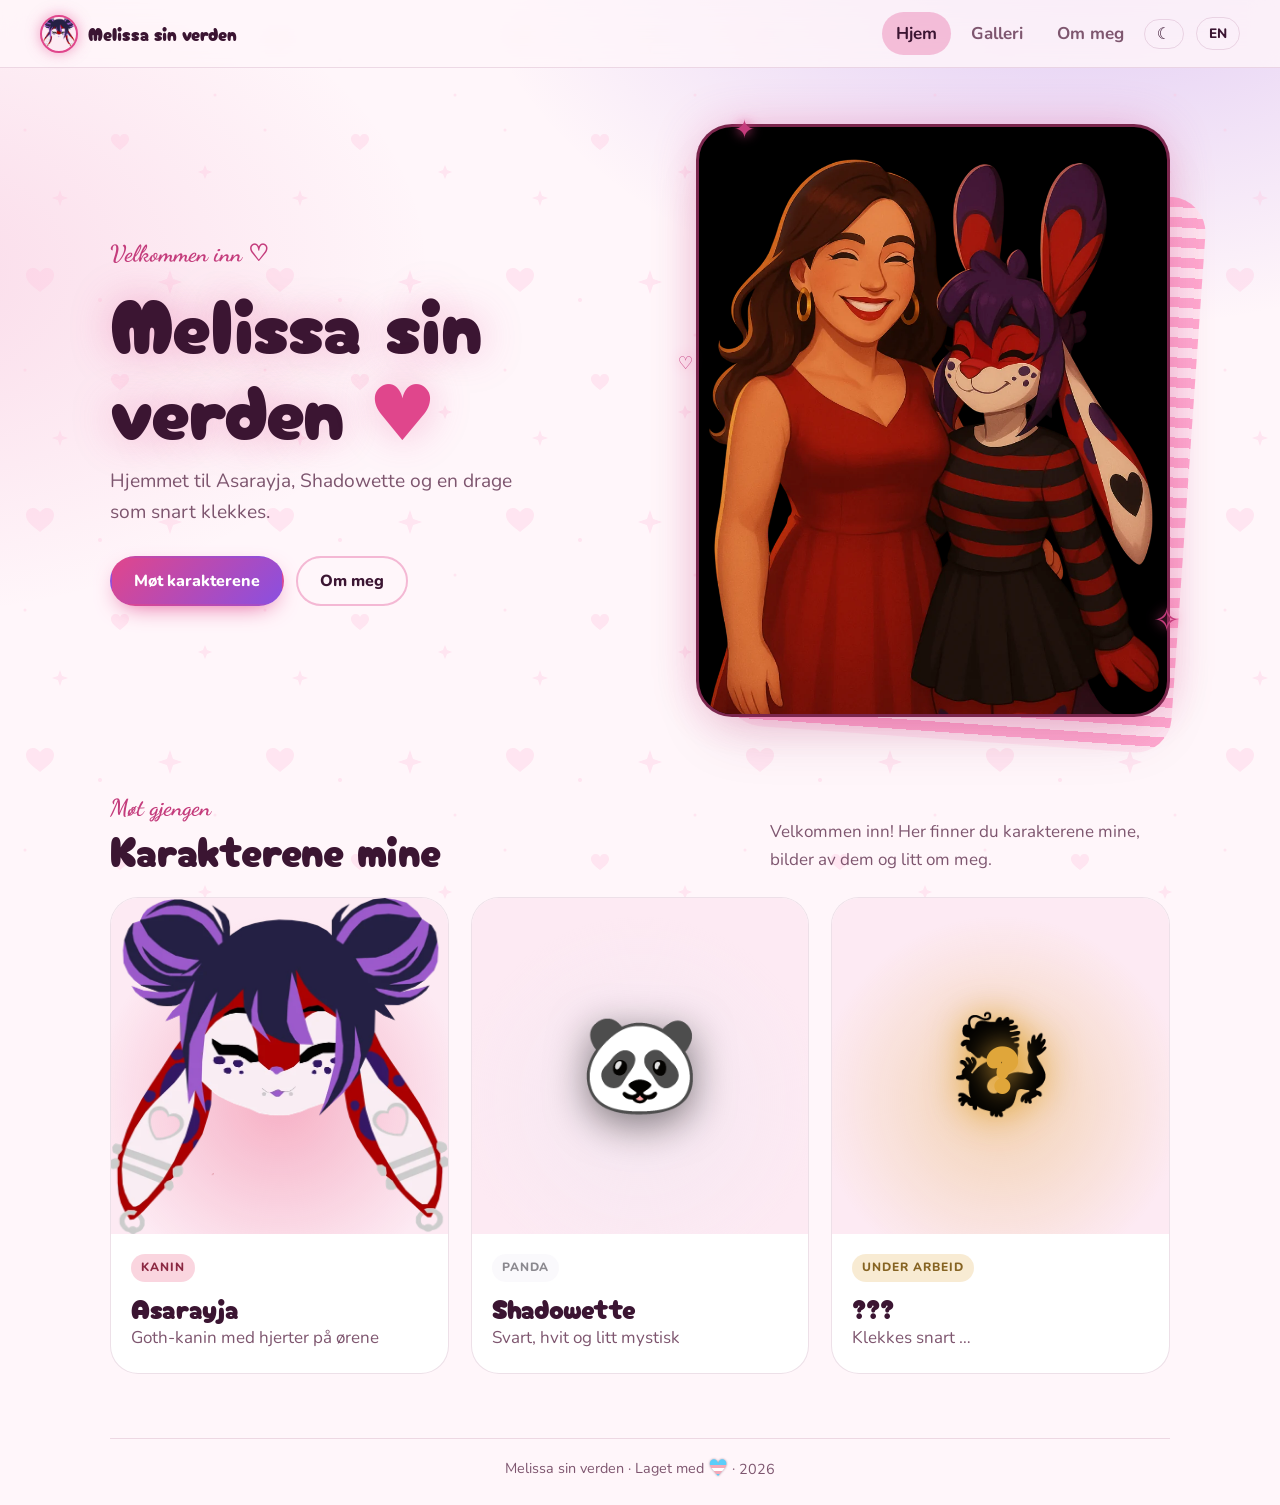
==== index.html @ 0fcc2768 "Add files via upload" ====
<!DOCTYPE html>
<html lang="no">
<head>
  <meta charset="UTF-8">
  <meta name="viewport" content="width=device-width, initial-scale=1">
  <title>Melissa sin verden</title>
  <meta name="description" content="Hjemmet til Asarayja, Shadowette og flere furry-karakterer.">
  <meta name="theme-color" content="#160a18" media="(prefers-color-scheme: dark)">
  <meta name="theme-color" content="#fff6fa" media="(prefers-color-scheme: light)">
  <script>try{var t=localStorage.getItem('theme');if(t==='light'||t==='dark')document.documentElement.dataset.theme=t}catch(e){}</script>
  <link rel="icon" href="bilder/asarayja-hode.webp">
  <link rel="preconnect" href="https://fonts.googleapis.com">
  <link rel="preconnect" href="https://fonts.gstatic.com" crossorigin>
  <link href="https://fonts.googleapis.com/css2?family=Cherry+Bomb+One&family=Dancing+Script:wght@700&family=Nunito:wght@400;600;800&display=swap" rel="stylesheet">
  <link rel="stylesheet" href="assets/style.css">
</head>
<body>
  <a class="skip" href="#main">Hopp til innhold</a>

  <header class="topbar">
    <a class="brand" href="#/">
      <img src="bilder/asarayja-hode.webp" alt="" width="36" height="36">
      <span id="brandText">Melissa sin verden</span>
    </a>
    <button class="menu-btn" id="menuBtn" aria-label="Meny" aria-expanded="false">
      <span></span><span></span><span></span>
    </button>
    <nav class="nav" id="nav">
      <a href="#/" data-route="home" data-t="nav_home">Hjem</a>
      <a href="#/galleri" data-route="gallery" data-t="nav_gallery">Galleri</a>
      <a href="#/om-meg" data-route="about" data-t="nav_about">Om meg</a>
      <button class="lang theme-btn" id="themeBtn" aria-label="Bytt tema">☀</button>
      <button class="lang" id="langBtn" aria-label="Bytt språk">EN</button>
    </nav>
  </header>

  <main id="main" tabindex="-1">
    <div class="loading">♥</div>
  </main>

  <footer class="footer">
    <div class="stripes" aria-hidden="true"></div>
    <p><span id="footerText">Melissa sin verden</span> · <span id="madeWith">Laget med</span> <span class="trans-heart" aria-label="hjerte i transflaggets farger">♥</span> · <span id="year"></span></p>
  </footer>

  <div class="lightbox" id="lightbox" hidden>
    <button class="lb-close" id="lbClose" aria-label="Lukk">×</button>
    <button class="lb-nav lb-prev" id="lbPrev" aria-label="Forrige">‹</button>
    <figure>
      <img id="lbImg" alt="">
      <figcaption id="lbCap"></figcaption>
    </figure>
    <button class="lb-nav lb-next" id="lbNext" aria-label="Neste">›</button>
  </div>

  <div class="toast" id="toast" role="status" aria-live="polite"></div>

  <script src="assets/app.js"></script>
</body>
</html>
---- assets/style.css ----
/* ===== Melissa sin verden ===== */

:root {
  --bg: #160a18;
  --bg-2: #1f0e23;
  --card: #26122b;
  --card-2: #311838;
  --line: rgba(255, 192, 226, 0.12);
  --text: #fff0f7;
  --muted: #cfb3cb;
  --pink: #ff7eb6;
  --pink-soft: #ffc4de;
  --red: #e0325a;
  --purple: #a96cff;
  --accent: var(--pink);
  --accent2: var(--purple);
  --radius: 28px;
  --display: 'Cherry Bomb One', 'Nunito', system-ui, sans-serif;
  --script: 'Dancing Script', cursive;
  --body: 'Nunito', system-ui, sans-serif;
  --stripe: repeating-linear-gradient(180deg, var(--pink) 0 10px, #2a1230 10px 20px);
  --tag-mix: white;
  --pattern-opacity: .055;
  --shadow: rgba(0, 0, 0, .55);
  color-scheme: dark;
}

/* Lyst tema: følger systemet, eller valget fra ☀/☾-knappen */
@media (prefers-color-scheme: light) {
  :root:not([data-theme="dark"]) {
    --bg: #fff6fa;
    --bg-2: #ffeef6;
    --card: #ffffff;
    --card-2: #fdeaf3;
    --line: rgba(130, 40, 95, 0.14);
    --text: #3b1532;
    --muted: #7e566f;
    --pink: #e0468c;
    --pink-soft: #c43c7c;
    --red: #d22a52;
    --purple: #8a4fe0;
    --tag-mix: black;
    --pattern-opacity: .35;
    --shadow: rgba(120, 30, 80, .18);
    --stripe: repeating-linear-gradient(180deg, #ff9cc8 0 10px, #ffe3ef 10px 20px);
    color-scheme: light;
  }
}
:root[data-theme="light"] {
  --bg: #fff6fa;
  --bg-2: #ffeef6;
  --card: #ffffff;
  --card-2: #fdeaf3;
  --line: rgba(130, 40, 95, 0.14);
  --text: #3b1532;
  --muted: #7e566f;
  --pink: #e0468c;
  --pink-soft: #c43c7c;
  --red: #d22a52;
  --purple: #8a4fe0;
  --tag-mix: black;
  --pattern-opacity: .35;
  --shadow: rgba(120, 30, 80, .18);
  --stripe: repeating-linear-gradient(180deg, #ff9cc8 0 10px, #ffe3ef 10px 20px);
  color-scheme: light;
}

* { box-sizing: border-box; }

html { scroll-behavior: smooth; }

body {
  margin: 0;
  min-height: 100vh;
  overflow-x: clip;
  display: flex;
  flex-direction: column;
  background:
    radial-gradient(900px 600px at 85% -10%, color-mix(in srgb, var(--accent2) 28%, transparent), transparent 70%),
    radial-gradient(800px 500px at -10% 30%, color-mix(in srgb, var(--accent) 16%, transparent), transparent 70%),
    var(--bg);
  background-attachment: fixed;
  color: var(--text);
  font-family: var(--body);
  font-size: 17px;
  line-height: 1.6;
  transition: background 0.6s ease, color 0.3s ease;
}

body::before {
  content: ""; position: fixed; inset: 0; z-index: -1; pointer-events: none; opacity: var(--pattern-opacity);
  background-image: url("data:image/svg+xml,%3Csvg xmlns='http://www.w3.org/2000/svg' width='240' height='240' fill='%23ffc4de'%3E%3Cpath d='M40 52c-6-5-14-10-14-17 0-4 3-7 7-7 3 0 5 2 7 4 2-2 4-4 7-4 4 0 7 3 7 7 0 7-8 12-14 17z'/%3E%3Cpath d='M170 30l3 9 9 3-9 3-3 9-3-9-9-3 9-3z'/%3E%3Cpath d='M120 150c-4-3-9-7-9-11 0-3 2-5 5-5 2 0 3 1 4 3 1-2 2-3 4-3 3 0 5 2 5 5 0 4-5 8-9 11z'/%3E%3Cpath d='M60 190l2 6 6 2-6 2-2 6-2-6-6-2 6-2z'/%3E%3Cpath d='M205 165l2 5 5 2-5 2-2 5-2-5-5-2 5-2z'/%3E%3Ccircle cx='100' cy='60' r='2'/%3E%3Ccircle cx='215' cy='95' r='1.5'/%3E%3Ccircle cx='25' cy='130' r='1.5'/%3E%3C/svg%3E");
}

img { max-width: 100%; display: block; }

/* Bildebeskyttelse: ingen dra-og-slipp, markering eller «lagre bilde» ved langt trykk på mobil */
main img, .lightbox img, .brand img {
  -webkit-user-drag: none; user-select: none; -webkit-user-select: none; -webkit-touch-callout: none;
}
a { color: inherit; }
h1, h2, h3 { font-family: var(--display); font-weight: 400; line-height: 1.12; margin: 0 0 0.4em; }

.skip {
  position: absolute; left: -999px; top: 8px;
  background: var(--accent); color: #fff; padding: 8px 14px; border-radius: 10px; z-index: 100;
}
.skip:focus { left: 8px; }

:focus-visible { outline: 3px solid var(--accent2); outline-offset: 3px; border-radius: 8px; }

/* ---------- Topbar ---------- */
.topbar {
  position: sticky; top: 0; z-index: 50;
  display: flex; align-items: center; justify-content: space-between; gap: 16px;
  padding: 12px clamp(16px, 4vw, 40px);
  background: color-mix(in srgb, var(--bg) 78%, transparent);
  backdrop-filter: blur(14px);
  -webkit-backdrop-filter: blur(14px);
  border-bottom: 1px solid var(--line);
}
.brand {
  display: flex; align-items: center; gap: 10px;
  text-decoration: none; font-family: var(--display); font-weight: 800; font-size: 1.15rem;
}
.brand { font-weight: 400; }
.brand img { width: 38px; height: 38px; border-radius: 50%; object-fit: cover; background: var(--card-2); border: 2px solid var(--accent); box-shadow: 0 0 14px color-mix(in srgb, var(--accent) 50%, transparent); }

.nav { display: flex; align-items: center; gap: 6px; }
.nav a {
  text-decoration: none; font-weight: 700; color: var(--muted);
  padding: 8px 14px; border-radius: 999px; transition: color .2s, background .2s;
}
.nav a:hover { color: var(--text); background: var(--line); }
.nav a.active { color: var(--text); background: color-mix(in srgb, var(--accent) 30%, transparent); }
.lang {
  font: 800 0.85rem var(--body); color: var(--text); cursor: pointer;
  background: transparent; border: 1.5px solid var(--line); border-radius: 999px; padding: 6px 12px; margin-left: 6px;
}
.lang:hover { border-color: var(--accent2); }
.theme-btn { margin-left: 0; min-width: 40px; font-size: 1rem; line-height: 1; }

.menu-btn { display: none; background: none; border: 0; padding: 8px; cursor: pointer; }
.menu-btn span { display: block; width: 22px; height: 2px; background: var(--text); margin: 5px 0; border-radius: 2px; transition: transform .25s, opacity .25s; }

@media (max-width: 720px) {
  .menu-btn { display: block; }
  .nav {
    position: absolute; top: 100%; left: 0; right: 0;
    flex-direction: column; align-items: stretch; gap: 2px;
    padding: 10px 16px 16px; background: var(--bg-2); border-bottom: 1px solid var(--line);
    display: none;
  }
  .nav.open { display: flex; }
  .nav a { padding: 12px 14px; }
  .lang { align-self: flex-start; margin: 8px 0 0; }
  .menu-btn[aria-expanded="true"] span:nth-child(1) { transform: translateY(7px) rotate(45deg); }
  .menu-btn[aria-expanded="true"] span:nth-child(2) { opacity: 0; }
  .menu-btn[aria-expanded="true"] span:nth-child(3) { transform: translateY(-7px) rotate(-45deg); }
}

/* ---------- Layout ---------- */
main { flex: 1; width: 100%; max-width: 1140px; margin: 0 auto; padding: clamp(24px, 5vw, 56px) clamp(16px, 4vw, 40px) 64px; outline: none; }
.loading { text-align: center; font-size: 3rem; color: var(--accent); padding: 20vh 0; animation: beat 1s ease-in-out infinite; }
@keyframes beat { 50% { transform: scale(1.2); } }

.view { animation: rise .5s ease both; }
@keyframes rise { from { opacity: 0; transform: translateY(14px); } }

.eyebrow {
  display: inline-flex; align-items: center; gap: 8px;
  font-family: var(--script); font-weight: 700; font-size: 1.45rem; color: var(--pink-soft);
}
.section-head { display: flex; align-items: end; justify-content: space-between; gap: 16px; margin: 72px 0 24px; flex-wrap: wrap; }
.section-head h2 { font-size: clamp(1.8rem, 4vw, 2.6rem); margin: 0; }
.muted { color: var(--muted); }

/* ---------- Hero ---------- */
.hero {
  display: grid; grid-template-columns: 1.1fr 1fr; gap: clamp(24px, 5vw, 64px); align-items: center;
}
.hero h1 { font-size: clamp(2.6rem, 7vw, 4.8rem); margin: 6px 0 16px; text-shadow: 0 0 40px color-mix(in srgb, var(--pink) 35%, transparent); }
.hero h1 .heart { color: var(--pink); display: inline-block; animation: beat 1.6s ease-in-out infinite; }
.hero p.lead { font-size: 1.2rem; color: var(--muted); max-width: 34ch; margin: 0 0 28px; }
.hero-art { position: relative; }
.hero-art .sparkle {
  position: absolute; z-index: 2; color: var(--pink-soft); font-size: 1.6rem; pointer-events: none;
  text-shadow: 0 0 12px var(--pink); animation: twinkle 2.4s ease-in-out infinite;
}
.hero-art .sparkle:nth-child(1) { top: -14px; left: 8%; }
.hero-art .sparkle:nth-child(2) { top: 38%; left: -18px; font-size: 1.1rem; animation-delay: .8s; }
.hero-art .sparkle:nth-child(3) { bottom: 12%; right: -10px; font-size: 2rem; animation-delay: 1.5s; }
@keyframes twinkle { 50% { opacity: .3; transform: scale(.7) rotate(20deg); } }
.hero-art::before {
  content: ""; position: absolute; inset: 10% -4% -4% 10%;
  background: var(--stripe); border-radius: 36px; transform: rotate(4deg); opacity: .85;
}
.hero-art img {
  position: relative; width: 100%; aspect-ratio: 4 / 5; object-fit: cover; object-position: top;
  border-radius: 36px; background: #000; border: 3px solid color-mix(in srgb, var(--pink) 55%, transparent);
  box-shadow: 0 30px 60px -20px var(--shadow), 0 0 50px -10px color-mix(in srgb, var(--pink) 45%, transparent);
}
.btn-row { display: flex; gap: 12px; flex-wrap: wrap; }
.btn {
  display: inline-flex; align-items: center; gap: 8px;
  font: 800 1rem var(--body); text-decoration: none; cursor: pointer;
  padding: 12px 22px; border-radius: 999px; border: 2px solid transparent;
  background: linear-gradient(135deg, var(--accent), var(--accent2)); color: #fff;
  box-shadow: 0 8px 24px -10px var(--accent); transition: transform .2s, box-shadow .2s, background .2s;
}
.btn:hover { transform: translateY(-2px) scale(1.02); box-shadow: 0 12px 30px -8px var(--accent); }
.btn.ghost { background: transparent; border-color: color-mix(in srgb, var(--pink) 35%, transparent); color: var(--text); box-shadow: none; }
.btn.ghost:hover { border-color: var(--accent2); box-shadow: none; }

@media (max-width: 820px) {
  .hero { grid-template-columns: 1fr; }
  .hero-art { max-width: 420px; margin: 0 auto; width: 100%; }
}

/* ---------- Character cards ---------- */
.cards { display: grid; grid-template-columns: repeat(auto-fill, minmax(260px, 1fr)); gap: 22px; }
.card {
  position: relative; display: flex; flex-direction: column;
  text-decoration: none; background: var(--card); border: 1px solid var(--line); border-radius: var(--radius);
  overflow: hidden; transition: transform .3s cubic-bezier(.2,.8,.2,1), border-color .3s, box-shadow .3s;
}
.card:hover { transform: translateY(-6px) rotate(-.6deg); border-color: var(--c); box-shadow: 0 24px 50px -20px var(--c); }
.card::after {
  content: "♥"; position: absolute; top: 14px; right: 16px; font-size: 1.1rem; color: var(--c);
  opacity: 0; transform: scale(.4); transition: opacity .3s, transform .3s cubic-bezier(.3,1.6,.5,1);
  text-shadow: 0 0 10px var(--c);
}
.card:hover::after { opacity: 1; transform: scale(1); }
.card-art {
  position: relative; aspect-ratio: 1; display: grid; place-items: center; overflow: hidden;
  background: radial-gradient(circle at 50% 60%, color-mix(in srgb, var(--c) 35%, transparent), transparent 70%), var(--card-2);
}
.card-art img { width: 100%; height: 100%; object-fit: cover; object-position: top; transition: transform .5s; }
.card:hover .card-art img { transform: scale(1.05); }
.card-art .emoji { font-size: 6rem; filter: drop-shadow(0 10px 20px rgba(0,0,0,.5)); transition: transform .4s; }
.card:hover .card-art .emoji { transform: scale(1.1) rotate(-6deg); }
.card.wip .card-art .emoji, .card.wip .card-art img { filter: brightness(0) drop-shadow(0 0 18px var(--c)); }
.card.wip .card-art::after {
  content: "?"; position: absolute; font: 800 4rem var(--display); color: var(--c);
  text-shadow: 0 0 30px var(--c); animation: float 3s ease-in-out infinite;
}
@keyframes float { 50% { transform: translateY(-8px); } }
.card-body { padding: 18px 20px 22px; }
.card-body h3 { font-size: 1.7rem; margin: 0 0 2px; }
.card-body p { margin: 0; color: var(--muted); }
.tag {
  display: inline-block; font-size: .75rem; font-weight: 800; letter-spacing: .08em; text-transform: uppercase;
  padding: 4px 10px; border-radius: 999px; margin-bottom: 10px;
  background: color-mix(in srgb, var(--c) 22%, transparent); color: color-mix(in srgb, var(--c) 60%, var(--tag-mix));
}

/* ---------- Character page ---------- */
.back { display: inline-flex; gap: 6px; color: var(--muted); text-decoration: none; font-weight: 700; margin-bottom: 20px; }
.back:hover { color: var(--text); }
.char-hero { display: grid; grid-template-columns: minmax(0, 0.9fr) minmax(0, 1.1fr); gap: clamp(24px, 5vw, 60px); align-items: start; }
.char-art {
  position: sticky; top: 90px;
  border-radius: 36px; padding: 24px; min-height: 360px; display: grid; place-items: center;
  background: radial-gradient(circle at 50% 40%, color-mix(in srgb, var(--accent) 30%, transparent), transparent 70%), var(--card-2);
  border: 1px solid var(--line); cursor: zoom-in;
}
.char-art img { max-height: 70vh; width: auto; filter: drop-shadow(0 20px 30px rgba(0,0,0,.5)); }
.char-art .emoji { font-size: 9rem; }
.char-art.wip { cursor: default; }
.char-art.wip .emoji { filter: brightness(0) drop-shadow(0 0 24px var(--accent)); }
.char-info h1 { font-size: clamp(2.6rem, 7vw, 4.4rem); margin: 8px 0 6px; text-shadow: 0 0 36px color-mix(in srgb, var(--accent) 40%, transparent); }
.char-info .tagline { font-size: 1.2rem; color: var(--muted); margin: 0 0 24px; }
.bio p { margin: 0 0 12px; }

.facts { display: grid; grid-template-columns: repeat(auto-fill, minmax(180px, 1fr)); gap: 12px; margin: 28px 0; padding: 0; }
.fact { background: var(--card); border: 1px solid var(--line); border-radius: 20px; padding: 14px 18px; }
.fact dt { font-size: .75rem; font-weight: 800; letter-spacing: .1em; text-transform: uppercase; color: color-mix(in srgb, var(--accent) 55%, var(--muted)); }
.fact dd { margin: 2px 0 0; font-weight: 700; }

.palette { display: flex; flex-wrap: wrap; gap: 10px; margin-top: 10px; }
.swatch {
  display: flex; flex-direction: column; align-items: center; gap: 6px; cursor: pointer;
  background: none; border: 0; color: var(--muted); font: 700 .75rem var(--body); padding: 0;
}
.swatch span.c {
  width: 54px; height: 54px; border-radius: 50%; background: var(--sw);
  border: 2px solid var(--line); transition: transform .2s;
}
.swatch:hover span.c { transform: translateY(-3px) scale(1.06); }

@media (max-width: 820px) {
  .char-hero { grid-template-columns: 1fr; }
  .char-art { position: static; min-height: 280px; }
  .char-art img { max-height: 55vh; }
}

/* ---------- Gallery ---------- */
.chips { display: flex; gap: 8px; flex-wrap: wrap; }
.chip {
  font: 700 .9rem var(--body); color: var(--muted); cursor: pointer;
  background: var(--card); border: 1px solid var(--line); border-radius: 999px; padding: 7px 14px;
}
.chip[aria-pressed="true"] { background: linear-gradient(135deg, var(--accent), var(--accent2)); color: #fff; border-color: transparent; }
.gallery { columns: 3 240px; column-gap: 16px; }
.gallery figure {
  break-inside: avoid; margin: 0 0 16px; position: relative; border-radius: 24px; overflow: hidden;
  background: var(--card-2); cursor: zoom-in; border: 1px solid var(--line);
}
.gallery img { width: 100%; transition: transform .4s; }
.gallery figure:hover img { transform: scale(1.04); }
.gallery figcaption {
  position: absolute; inset: auto 0 0 0; padding: 30px 14px 12px; font-weight: 700; font-size: .9rem;
  background: linear-gradient(transparent, rgba(0,0,0,.8)); color: #fff; opacity: 0; transition: opacity .3s;
}
.gallery figure:hover figcaption, .gallery figure:focus-visible figcaption { opacity: 1; }
.empty {
  text-align: center; padding: 48px 20px; border: 2px dashed var(--line); border-radius: var(--radius); color: var(--muted);
}
.empty .emoji { font-size: 3rem; display: block; margin-bottom: 8px; }

/* ---------- About ---------- */
.about { display: grid; grid-template-columns: minmax(0, .8fr) minmax(0, 1.2fr); gap: clamp(24px, 5vw, 56px); align-items: center; }
.about img { border-radius: 50% 50% 36px 36px; aspect-ratio: 1; object-fit: cover; background: #000; border: 3px solid color-mix(in srgb, var(--pink) 55%, transparent); box-shadow: 0 0 50px -10px color-mix(in srgb, var(--pink) 45%, transparent); }
@media (max-width: 820px) { .about { grid-template-columns: 1fr; } .about img { max-width: 380px; } }

/* ---------- Footer ---------- */
.footer { text-align: center; color: var(--muted); font-size: .9rem; }
.footer .stripes { height: 1px; width: min(1060px, calc(100% - 32px)); margin: 0 auto; background: var(--line); }
.trans-heart {
  display: inline-block; font-size: 1.6em; line-height: 1; vertical-align: -0.12em;
  background: linear-gradient(180deg, #5bcefa 0 36%, #f5a9b8 36% 48%, #fff 48% 60%, #f5a9b8 60% 72%, #5bcefa 72%);
  -webkit-background-clip: text; background-clip: text; color: transparent;
  filter: drop-shadow(0 0 1px color-mix(in srgb, var(--text) 45%, transparent));
}
.footer p { margin: 18px 0 24px; }

/* ---------- Lightbox ---------- */
.lightbox {
  position: fixed; inset: 0; z-index: 200; background: rgba(8, 5, 10, .94);
  display: flex; align-items: center; justify-content: center; padding: 20px;
  animation: fade .25s ease;
}
.lightbox[hidden] { display: none; }
@keyframes fade { from { opacity: 0; } }
.lightbox figure { margin: 0; text-align: center; }
.lightbox img { max-width: min(92vw, 1200px); max-height: 82vh; border-radius: 14px; }
.lightbox figcaption { margin-top: 12px; color: #e9d6e4; font-weight: 700; }
.lightbox button {
  position: absolute; background: rgba(255,255,255,.08); color: #fff; border: 0; cursor: pointer;
  width: 48px; height: 48px; border-radius: 50%; font-size: 2rem; line-height: 1; display: grid; place-items: center;
}
.lightbox button:hover { background: var(--accent); }
.lightbox button[hidden] { display: none; }
.lb-close { top: 16px; right: 16px; }
.lb-prev { left: 16px; }
.lb-next { right: 16px; }

/* ---------- Toast ---------- */
.toast {
  position: fixed; left: 50%; bottom: 24px; transform: translate(-50%, 20px); opacity: 0; pointer-events: none;
  background: var(--card-2); border: 1px solid var(--line); padding: 10px 18px; border-radius: 999px; font-weight: 700;
  transition: opacity .25s, transform .25s; z-index: 300;
}
.toast.show { opacity: 1; transform: translate(-50%, 0); }

@media (prefers-reduced-motion: reduce) {
  *, *::before, *::after { animation: none !important; transition: none !important; }
}
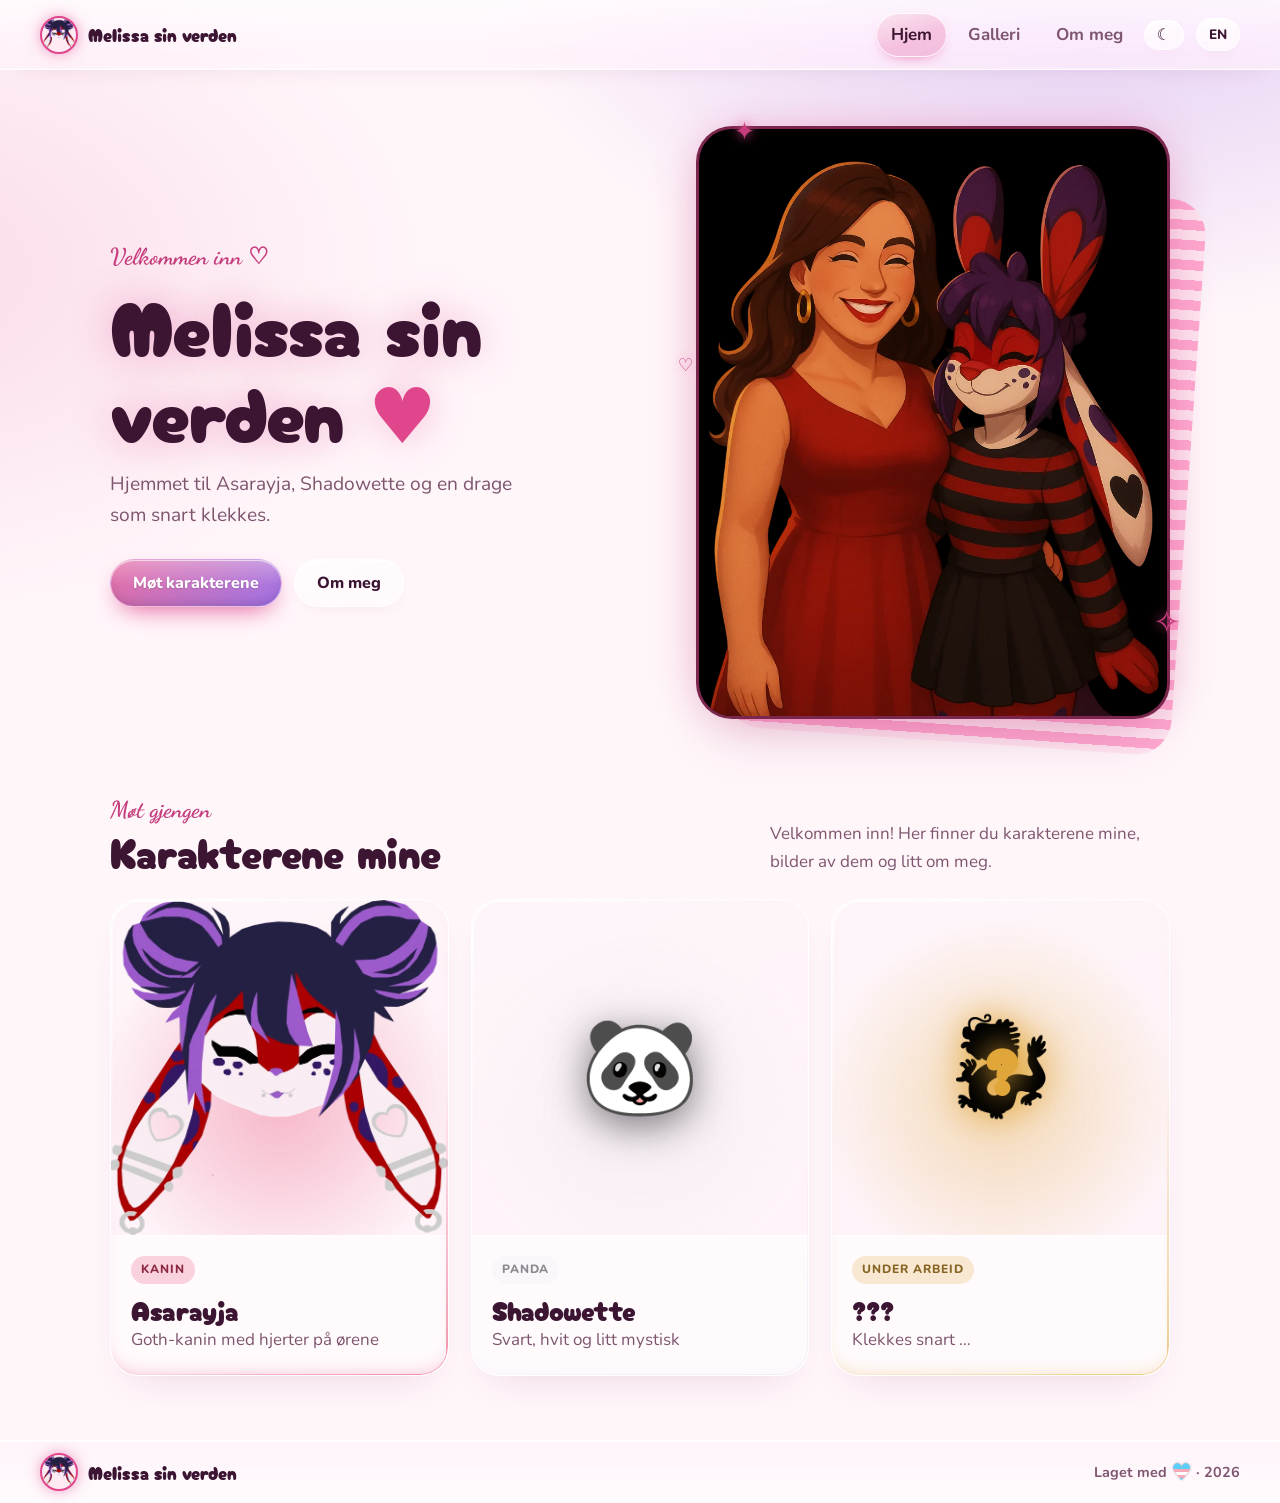
==== commit cdfb25d8: "Musikkspiller, liquid glass, deling og ny bunn - Musikkspiller med album, og musikk-del i admin (én " ====
--- a/index.html
+++ b/index.html
@@ -4,7 +4,18 @@
   <meta charset="UTF-8">
   <meta name="viewport" content="width=device-width, initial-scale=1">
   <title>Melissa sin verden</title>
-  <meta name="description" content="Hjemmet til Asarayja, Shadowette og flere furry-karakterer.">
+  <!-- deling:start (oppdateres automatisk av admin når du publiserer) -->
+  <meta name="description" content="Hjemmet til Asarayja, Shadowette og en drage som snart klekkes.">
+  <meta property="og:type" content="website">
+  <meta property="og:site_name" content="Melissa sin verden">
+  <meta property="og:title" content="Melissa sin verden">
+  <meta property="og:description" content="Hjemmet til Asarayja, Shadowette og en drage som snart klekkes.">
+  <meta property="og:url" content="https://asarayja.github.io/mine-furry-page/">
+  <meta property="og:image" content="https://asarayja.github.io/mine-furry-page/bilder/deling.jpg">
+  <meta property="og:image:width" content="1200">
+  <meta property="og:image:height" content="630">
+  <meta name="twitter:card" content="summary_large_image">
+  <!-- deling:slutt -->
   <meta name="theme-color" content="#160a18" media="(prefers-color-scheme: dark)">
   <meta name="theme-color" content="#fff6fa" media="(prefers-color-scheme: light)">
   <script>try{var t=localStorage.getItem('theme');if(t==='light'||t==='dark')document.documentElement.dataset.theme=t}catch(e){}</script>
@@ -28,6 +39,7 @@
     <nav class="nav" id="nav">
       <a href="#/" data-route="home" data-t="nav_home">Hjem</a>
       <a href="#/galleri" data-route="gallery" data-t="nav_gallery">Galleri</a>
+      <a href="#/musikk" data-route="music" data-t="nav_music" hidden>Musikk</a>
       <a href="#/om-meg" data-route="about" data-t="nav_about">Om meg</a>
       <button class="lang theme-btn" id="themeBtn" aria-label="Bytt tema">☀</button>
       <button class="lang" id="langBtn" aria-label="Bytt språk">EN</button>
@@ -39,9 +51,37 @@
   </main>
 
   <footer class="footer">
-    <div class="stripes" aria-hidden="true"></div>
-    <p><span id="footerText">Melissa sin verden</span> · <span id="madeWith">Laget med</span> <span class="trans-heart" aria-label="hjerte i transflaggets farger">♥</span> · <span id="year"></span></p>
+    <div class="footer-inner">
+      <a class="brand" href="#/">
+        <img src="bilder/asarayja-hode.webp" alt="" width="36" height="36">
+        <span id="footerText">Melissa sin verden</span>
+      </a>
+      <p class="footer-meta"><span id="madeWith">Laget med</span> <span class="trans-heart" aria-label="hjerte i transflaggets farger">♥</span> · <span id="year"></span></p>
+    </div>
   </footer>
+
+  <div class="player" id="player" hidden>
+    <div class="player-art">
+      <img class="player-cover" id="plCover" alt="" hidden>
+      <span class="player-cover" id="plCoverEmpty" aria-hidden="true">♪</span>
+    </div>
+    <div class="player-meta">
+      <strong id="plTitle"></strong>
+      <span id="plAlbum"></span>
+    </div>
+    <div class="player-controls">
+      <button class="pl-btn" id="plPrev"></button>
+      <button class="pl-btn pl-play" id="plPlay"></button>
+      <button class="pl-btn" id="plNext"></button>
+    </div>
+    <div class="player-progress">
+      <span id="plTime">0:00</span>
+      <input type="range" class="range" id="plSeek" min="0" max="1000" value="0">
+      <span id="plDur">0:00</span>
+    </div>
+    <input type="range" class="range player-vol" id="plVol" min="0" max="1" step="0.01">
+    <button class="pl-btn pl-close" id="plClose">×</button>
+  </div>
 
   <div class="lightbox" id="lightbox" hidden>
     <button class="lb-close" id="lbClose" aria-label="Lukk">×</button>
--- a/assets/style.css
+++ b/assets/style.css
@@ -20,8 +20,12 @@
   --body: 'Nunito', system-ui, sans-serif;
   --stripe: repeating-linear-gradient(180deg, var(--pink) 0 10px, #2a1230 10px 20px);
   --tag-mix: white;
-  --pattern-opacity: .055;
   --shadow: rgba(0, 0, 0, .55);
+  --glass: rgba(52, 22, 58, .38);
+  --glass-tint: rgba(255, 255, 255, .07);
+  --glass-rim: rgba(255, 255, 255, .45);
+  --glass-edge: rgba(255, 255, 255, .14);
+  --glass-bar: rgba(28, 12, 32, .55);
   color-scheme: dark;
 }
 
@@ -40,8 +44,12 @@
     --red: #d22a52;
     --purple: #8a4fe0;
     --tag-mix: black;
-    --pattern-opacity: .35;
     --shadow: rgba(120, 30, 80, .18);
+    --glass: rgba(255, 255, 255, .5);
+    --glass-tint: rgba(255, 255, 255, .55);
+    --glass-rim: rgba(255, 255, 255, .95);
+    --glass-edge: rgba(255, 255, 255, .7);
+    --glass-bar: rgba(255, 246, 250, .6);
     --stripe: repeating-linear-gradient(180deg, #ff9cc8 0 10px, #ffe3ef 10px 20px);
     color-scheme: light;
   }
@@ -59,8 +67,12 @@
   --red: #d22a52;
   --purple: #8a4fe0;
   --tag-mix: black;
-  --pattern-opacity: .35;
   --shadow: rgba(120, 30, 80, .18);
+  --glass: rgba(255, 255, 255, .5);
+  --glass-tint: rgba(255, 255, 255, .55);
+  --glass-rim: rgba(255, 255, 255, .95);
+  --glass-edge: rgba(255, 255, 255, .7);
+  --glass-bar: rgba(255, 246, 250, .6);
   --stripe: repeating-linear-gradient(180deg, #ff9cc8 0 10px, #ffe3ef 10px 20px);
   color-scheme: light;
 }
@@ -87,15 +99,10 @@
   transition: background 0.6s ease, color 0.3s ease;
 }
 
-body::before {
-  content: ""; position: fixed; inset: 0; z-index: -1; pointer-events: none; opacity: var(--pattern-opacity);
-  background-image: url("data:image/svg+xml,%3Csvg xmlns='http://www.w3.org/2000/svg' width='240' height='240' fill='%23ffc4de'%3E%3Cpath d='M40 52c-6-5-14-10-14-17 0-4 3-7 7-7 3 0 5 2 7 4 2-2 4-4 7-4 4 0 7 3 7 7 0 7-8 12-14 17z'/%3E%3Cpath d='M170 30l3 9 9 3-9 3-3 9-3-9-9-3 9-3z'/%3E%3Cpath d='M120 150c-4-3-9-7-9-11 0-3 2-5 5-5 2 0 3 1 4 3 1-2 2-3 4-3 3 0 5 2 5 5 0 4-5 8-9 11z'/%3E%3Cpath d='M60 190l2 6 6 2-6 2-2 6-2-6-6-2 6-2z'/%3E%3Cpath d='M205 165l2 5 5 2-5 2-2 5-2-5-5-2 5-2z'/%3E%3Ccircle cx='100' cy='60' r='2'/%3E%3Ccircle cx='215' cy='95' r='1.5'/%3E%3Ccircle cx='25' cy='130' r='1.5'/%3E%3C/svg%3E");
-}
-
 img { max-width: 100%; display: block; }
 
 /* Bildebeskyttelse: ingen dra-og-slipp, markering eller «lagre bilde» ved langt trykk på mobil */
-main img, .lightbox img, .brand img {
+main img, .lightbox img, .brand img, .player img {
   -webkit-user-drag: none; user-select: none; -webkit-user-select: none; -webkit-touch-callout: none;
 }
 a { color: inherit; }
@@ -114,10 +121,11 @@
   position: sticky; top: 0; z-index: 50;
   display: flex; align-items: center; justify-content: space-between; gap: 16px;
   padding: 12px clamp(16px, 4vw, 40px);
-  background: color-mix(in srgb, var(--bg) 78%, transparent);
-  backdrop-filter: blur(14px);
-  -webkit-backdrop-filter: blur(14px);
-  border-bottom: 1px solid var(--line);
+  background: linear-gradient(180deg, var(--glass-tint), transparent 85%), var(--glass-bar);
+  backdrop-filter: blur(22px) saturate(180%);
+  -webkit-backdrop-filter: blur(22px) saturate(180%);
+  border-bottom: 1px solid var(--glass-edge);
+  box-shadow: inset 0 -1px 0 color-mix(in srgb, var(--glass-rim) 25%, transparent), 0 10px 30px -20px var(--shadow);
 }
 .brand {
   display: flex; align-items: center; gap: 10px;
@@ -127,17 +135,34 @@
 .brand img { width: 38px; height: 38px; border-radius: 50%; object-fit: cover; background: var(--card-2); border: 2px solid var(--accent); box-shadow: 0 0 14px color-mix(in srgb, var(--accent) 50%, transparent); }
 
 .nav { display: flex; align-items: center; gap: 6px; }
-.nav a {
-  text-decoration: none; font-weight: 700; color: var(--muted);
-  padding: 8px 14px; border-radius: 999px; transition: color .2s, background .2s;
-}
-.nav a:hover { color: var(--text); background: var(--line); }
-.nav a.active { color: var(--text); background: color-mix(in srgb, var(--accent) 30%, transparent); }
+.nav a, .footer-nav a {
+  text-decoration: none; font-weight: 700; color: var(--muted); border: 1px solid transparent;
+  padding: 8px 14px; border-radius: 999px; transition: color .2s, background .2s, box-shadow .2s, border-color .2s;
+}
+.nav a:hover, .footer-nav a:hover {
+  color: var(--text); background: var(--glass-tint); border-color: var(--glass-edge);
+}
+.nav a.active, .footer-nav a.active {
+  color: var(--text); border-color: var(--glass-edge);
+  background: linear-gradient(160deg, var(--glass-tint), transparent 60%), color-mix(in srgb, var(--accent) 26%, transparent);
+  box-shadow: inset 0 1px 0 var(--glass-rim), 0 6px 16px -10px var(--accent);
+}
+/* Glassknapper */
+.lang, .btn.ghost, .chip, .lightbox button {
+  background: linear-gradient(160deg, var(--glass-tint), transparent 60%), var(--glass);
+  border: 1px solid var(--glass-edge);
+  backdrop-filter: blur(16px) saturate(170%);
+  -webkit-backdrop-filter: blur(16px) saturate(170%);
+  box-shadow: inset 0 1px 0 var(--glass-rim), 0 6px 18px -12px var(--shadow);
+}
+.lang:hover, .btn.ghost:hover, .chip:hover, .lightbox button:hover {
+  border-color: color-mix(in srgb, var(--accent) 55%, var(--glass-edge));
+  box-shadow: inset 0 1px 0 var(--glass-rim), 0 8px 22px -10px var(--accent);
+}
 .lang {
   font: 800 0.85rem var(--body); color: var(--text); cursor: pointer;
-  background: transparent; border: 1.5px solid var(--line); border-radius: 999px; padding: 6px 12px; margin-left: 6px;
-}
-.lang:hover { border-color: var(--accent2); }
+  border-radius: 999px; padding: 6px 12px; margin-left: 6px; transition: border-color .2s, box-shadow .2s;
+}
 .theme-btn { margin-left: 0; min-width: 40px; font-size: 1rem; line-height: 1; }
 
 .menu-btn { display: none; background: none; border: 0; padding: 8px; cursor: pointer; }
@@ -148,7 +173,8 @@
   .nav {
     position: absolute; top: 100%; left: 0; right: 0;
     flex-direction: column; align-items: stretch; gap: 2px;
-    padding: 10px 16px 16px; background: var(--bg-2); border-bottom: 1px solid var(--line);
+    padding: 10px 16px 16px; background: color-mix(in srgb, var(--bg-2) 94%, transparent); border-bottom: 1px solid var(--glass-edge);
+    box-shadow: 0 20px 30px -20px var(--shadow);
     display: none;
   }
   .nav.open { display: flex; }
@@ -204,13 +230,24 @@
 .btn {
   display: inline-flex; align-items: center; gap: 8px;
   font: 800 1rem var(--body); text-decoration: none; cursor: pointer;
-  padding: 12px 22px; border-radius: 999px; border: 2px solid transparent;
-  background: linear-gradient(135deg, var(--accent), var(--accent2)); color: #fff;
-  box-shadow: 0 8px 24px -10px var(--accent); transition: transform .2s, box-shadow .2s, background .2s;
-}
-.btn:hover { transform: translateY(-2px) scale(1.02); box-shadow: 0 12px 30px -8px var(--accent); }
-.btn.ghost { background: transparent; border-color: color-mix(in srgb, var(--pink) 35%, transparent); color: var(--text); box-shadow: none; }
-.btn.ghost:hover { border-color: var(--accent2); box-shadow: none; }
+  padding: 12px 22px; border-radius: 999px; color: #fff;
+  /* Farget glass: blank glans øverst over rosa-lilla */
+  background:
+    linear-gradient(180deg, rgba(255,255,255,.32), rgba(255,255,255,.04) 55%, transparent),
+    linear-gradient(135deg, color-mix(in srgb, var(--accent) 82%, transparent), color-mix(in srgb, var(--accent2) 82%, transparent));
+  border: 1px solid rgba(255, 255, 255, .38);
+  backdrop-filter: blur(16px) saturate(170%);
+  -webkit-backdrop-filter: blur(16px) saturate(170%);
+  box-shadow: inset 0 1px 0 rgba(255,255,255,.6), inset 0 -8px 16px -10px rgba(0,0,0,.25), 0 10px 26px -10px var(--accent);
+  text-shadow: 0 1px 2px rgba(0,0,0,.18);
+  transition: transform .2s, box-shadow .2s, border-color .2s;
+}
+.btn:hover {
+  transform: translateY(-2px) scale(1.02);
+  box-shadow: inset 0 1px 0 rgba(255,255,255,.7), inset 0 -8px 16px -10px rgba(0,0,0,.25), 0 14px 32px -8px var(--accent);
+}
+.btn.ghost { color: var(--text); text-shadow: none; }
+.btn.ghost:hover { transform: translateY(-2px); }
 
 @media (max-width: 820px) {
   .hero { grid-template-columns: 1fr; }
@@ -219,21 +256,49 @@
 
 /* ---------- Character cards ---------- */
 .cards { display: grid; grid-template-columns: repeat(auto-fill, minmax(260px, 1fr)); gap: 22px; }
+/* ---------- Liquid glass ---------- */
+.glass, .card, .fact, .char-art, .player {
+  position: relative;
+  background: linear-gradient(160deg, var(--glass-tint), transparent 55%), var(--glass);
+  backdrop-filter: blur(20px) saturate(170%);
+  -webkit-backdrop-filter: blur(20px) saturate(170%);
+  border: 1px solid var(--glass-edge);
+  box-shadow:
+    inset 0 1px 0 var(--glass-rim),
+    inset 0 -10px 24px -18px color-mix(in srgb, var(--c, var(--accent)) 60%, transparent),
+    0 18px 40px -22px var(--shadow);
+}
+/* Lysende kant som «bryter» lyset, sterkest øverst til venstre */
+.glass::before, .card::before, .fact::before, .char-art::before, .player::before {
+  content: ""; position: absolute; inset: 0; border-radius: inherit; padding: 1.5px; pointer-events: none; z-index: 3;
+  background: linear-gradient(140deg, var(--glass-rim), transparent 32%, transparent 62%, color-mix(in srgb, var(--c, var(--accent)) 70%, transparent));
+  -webkit-mask: linear-gradient(#000 0 0) content-box, linear-gradient(#000 0 0);
+  -webkit-mask-composite: xor;
+  mask-composite: exclude;
+  opacity: .8; transition: opacity .3s;
+}
+
 .card {
-  position: relative; display: flex; flex-direction: column;
-  text-decoration: none; background: var(--card); border: 1px solid var(--line); border-radius: var(--radius);
-  overflow: hidden; transition: transform .3s cubic-bezier(.2,.8,.2,1), border-color .3s, box-shadow .3s;
-}
-.card:hover { transform: translateY(-6px) rotate(-.6deg); border-color: var(--c); box-shadow: 0 24px 50px -20px var(--c); }
+  display: flex; flex-direction: column;
+  text-decoration: none; border-radius: var(--radius);
+  overflow: hidden; transition: transform .3s cubic-bezier(.2,.8,.2,1), box-shadow .3s;
+}
+.card:hover::before { opacity: 1; }
+.card:hover {
+  transform: translateY(-6px) rotate(-.6deg);
+  box-shadow: inset 0 1px 0 var(--glass-rim), inset 0 -14px 30px -18px var(--c), 0 26px 50px -20px var(--c);
+}
 .card::after {
   content: "♥"; position: absolute; top: 14px; right: 16px; font-size: 1.1rem; color: var(--c);
   opacity: 0; transform: scale(.4); transition: opacity .3s, transform .3s cubic-bezier(.3,1.6,.5,1);
-  text-shadow: 0 0 10px var(--c);
+  text-shadow: 0 0 10px var(--c); z-index: 4;
 }
 .card:hover::after { opacity: 1; transform: scale(1); }
 .card-art {
   position: relative; aspect-ratio: 1; display: grid; place-items: center; overflow: hidden;
-  background: radial-gradient(circle at 50% 60%, color-mix(in srgb, var(--c) 35%, transparent), transparent 70%), var(--card-2);
+  background: radial-gradient(circle at 50% 60%, color-mix(in srgb, var(--c) 35%, transparent), transparent 70%),
+    color-mix(in srgb, var(--card-2) 45%, transparent);
+  border-bottom: 1px solid var(--glass-edge);
 }
 .card-art img { width: 100%; height: 100%; object-fit: cover; object-position: top; transition: transform .5s; }
 .card:hover .card-art img { transform: scale(1.05); }
@@ -261,8 +326,9 @@
 .char-art {
   position: sticky; top: 90px;
   border-radius: 36px; padding: 24px; min-height: 360px; display: grid; place-items: center;
-  background: radial-gradient(circle at 50% 40%, color-mix(in srgb, var(--accent) 30%, transparent), transparent 70%), var(--card-2);
-  border: 1px solid var(--line); cursor: zoom-in;
+  background: radial-gradient(circle at 50% 40%, color-mix(in srgb, var(--accent) 30%, transparent), transparent 70%),
+    linear-gradient(160deg, var(--glass-tint), transparent 55%), color-mix(in srgb, var(--card-2) 45%, var(--glass));
+  cursor: zoom-in;
 }
 .char-art img { max-height: 70vh; width: auto; filter: drop-shadow(0 20px 30px rgba(0,0,0,.5)); }
 .char-art .emoji { font-size: 9rem; }
@@ -273,7 +339,7 @@
 .bio p { margin: 0 0 12px; }
 
 .facts { display: grid; grid-template-columns: repeat(auto-fill, minmax(180px, 1fr)); gap: 12px; margin: 28px 0; padding: 0; }
-.fact { background: var(--card); border: 1px solid var(--line); border-radius: 20px; padding: 14px 18px; }
+.fact { border-radius: 20px; padding: 14px 18px; }
 .fact dt { font-size: .75rem; font-weight: 800; letter-spacing: .1em; text-transform: uppercase; color: color-mix(in srgb, var(--accent) 55%, var(--muted)); }
 .fact dd { margin: 2px 0 0; font-weight: 700; }
 
@@ -290,7 +356,7 @@
 
 @media (max-width: 820px) {
   .char-hero { grid-template-columns: 1fr; }
-  .char-art { position: static; min-height: 280px; }
+  .char-art { position: relative; min-height: 280px; }
   .char-art img { max-height: 55vh; }
 }
 
@@ -298,9 +364,15 @@
 .chips { display: flex; gap: 8px; flex-wrap: wrap; }
 .chip {
   font: 700 .9rem var(--body); color: var(--muted); cursor: pointer;
-  background: var(--card); border: 1px solid var(--line); border-radius: 999px; padding: 7px 14px;
-}
-.chip[aria-pressed="true"] { background: linear-gradient(135deg, var(--accent), var(--accent2)); color: #fff; border-color: transparent; }
+  border-radius: 999px; padding: 7px 14px; transition: border-color .2s, box-shadow .2s;
+}
+.chip[aria-pressed="true"] {
+  color: #fff; border-color: rgba(255, 255, 255, .38);
+  background:
+    linear-gradient(180deg, rgba(255,255,255,.3), transparent 60%),
+    linear-gradient(135deg, color-mix(in srgb, var(--accent) 82%, transparent), color-mix(in srgb, var(--accent2) 82%, transparent));
+  box-shadow: inset 0 1px 0 rgba(255,255,255,.6), 0 8px 20px -10px var(--accent);
+}
 .gallery { columns: 3 240px; column-gap: 16px; }
 .gallery figure {
   break-inside: avoid; margin: 0 0 16px; position: relative; border-radius: 24px; overflow: hidden;
@@ -323,16 +395,152 @@
 .about img { border-radius: 50% 50% 36px 36px; aspect-ratio: 1; object-fit: cover; background: #000; border: 3px solid color-mix(in srgb, var(--pink) 55%, transparent); box-shadow: 0 0 50px -10px color-mix(in srgb, var(--pink) 45%, transparent); }
 @media (max-width: 820px) { .about { grid-template-columns: 1fr; } .about img { max-width: 380px; } }
 
+/* ---------- Musikk ---------- */
+.albums { display: grid; gap: 22px; }
+.album {
+  display: grid; grid-template-columns: minmax(200px, 280px) minmax(0, 1fr); gap: clamp(20px, 3vw, 36px);
+  padding: clamp(18px, 3vw, 28px); border-radius: var(--radius); align-items: start;
+}
+.album-cover {
+  aspect-ratio: 1; border-radius: 22px; overflow: hidden; display: grid; place-items: center;
+  font-size: 4rem; color: #fff;
+  background: linear-gradient(135deg, var(--accent), var(--accent2));
+  box-shadow: inset 0 1px 0 rgba(255,255,255,.5), 0 18px 36px -18px var(--accent);
+}
+.album-cover img { width: 100%; height: 100%; object-fit: cover; }
+.album-info h3 { font-size: 1.6rem; margin: 16px 0 2px; }
+.album-meta { margin: 0 0 10px; font-size: .9rem; font-weight: 700; }
+.album-desc { font-size: .95rem; color: var(--muted); }
+.album-desc p { margin: 0 0 8px; }
+.album-info .btn { margin-top: 8px; }
+.btn svg, .pl-btn svg { width: 18px; height: 18px; fill: currentColor; flex-shrink: 0; }
+
+.tracklist { list-style: none; margin: 0; padding: 0; display: flex; flex-direction: column; gap: 4px; }
+.track {
+  width: 100%; display: flex; align-items: center; gap: 14px; padding: 12px 16px; border-radius: 16px;
+  border: 1px solid transparent; background: none; color: var(--text); font: 700 1rem var(--body);
+  text-align: left; cursor: pointer; transition: background .2s, border-color .2s, box-shadow .2s;
+}
+.track:hover { background: var(--glass-tint); border-color: var(--glass-edge); }
+.track .num { width: 1.6em; flex-shrink: 0; text-align: right; color: var(--muted); font-variant-numeric: tabular-nums; }
+.track .t { min-width: 0; overflow: hidden; text-overflow: ellipsis; white-space: nowrap; }
+.track .eq { display: none; width: 1.6em; height: 16px; flex-shrink: 0; gap: 2px; align-items: flex-end; justify-content: flex-end; }
+.track .eq i { width: 3px; height: 40%; background: var(--accent); border-radius: 2px; animation: eq .9s ease-in-out infinite; }
+.track .eq i:nth-child(2) { animation-delay: -.3s; }
+.track .eq i:nth-child(3) { animation-delay: -.6s; }
+.track.paused .eq i { animation-play-state: paused; }
+@keyframes eq { 0%, 100% { height: 25%; } 50% { height: 100%; } }
+.track.playing {
+  color: var(--text); border-color: var(--glass-edge);
+  background: linear-gradient(160deg, var(--glass-tint), transparent 60%), color-mix(in srgb, var(--accent) 22%, transparent);
+  box-shadow: inset 0 1px 0 var(--glass-rim);
+}
+.track.playing .num { display: none; }
+.track.playing .eq { display: inline-flex; }
+
+@media (max-width: 720px) {
+  .album { grid-template-columns: minmax(0, 1fr); }
+  .album-head { display: grid; grid-template-columns: 110px 1fr; gap: 16px; align-items: center; }
+  .album-cover { font-size: 2.6rem; border-radius: 18px; }
+  .album-info h3 { margin-top: 0; }
+}
+
+/* ---------- Spiller (følger med mellom sidene) ---------- */
+body.has-player { padding-bottom: 104px; }
+.player {
+  position: fixed; left: 50%; bottom: 14px; transform: translateX(-50%); z-index: 60;
+  width: min(980px, calc(100% - 24px));
+  display: grid; grid-template-columns: auto minmax(0, 1fr) auto minmax(0, 1.3fr) 100px auto;
+  align-items: center; gap: 14px; padding: 10px 12px 10px 10px; border-radius: 26px;
+  --glass: var(--glass-bar);
+  animation: player-in .4s cubic-bezier(.2,.9,.3,1.2) both;
+}
+.player[hidden] { display: none; }
+@keyframes player-in { from { opacity: 0; transform: translate(-50%, 30px); } }
+.player-cover {
+  width: 54px; height: 54px; border-radius: 16px; object-fit: cover; display: grid; place-items: center;
+  background: linear-gradient(135deg, var(--accent), var(--accent2)); color: #fff; font-size: 1.5rem;
+  box-shadow: inset 0 1px 0 rgba(255,255,255,.5);
+}
+.player-cover[hidden] { display: none; }
+.player.is-playing .player-cover { animation: breathe 3s ease-in-out infinite; }
+@keyframes breathe { 50% { box-shadow: inset 0 1px 0 rgba(255,255,255,.5), 0 0 22px -2px var(--accent); } }
+.player-meta { display: flex; flex-direction: column; min-width: 0; line-height: 1.3; }
+.player-meta strong, .player-meta span { overflow: hidden; text-overflow: ellipsis; white-space: nowrap; }
+.player-meta span { color: var(--muted); font-size: .85rem; font-weight: 600; }
+.player-controls { display: flex; align-items: center; gap: 4px; }
+.pl-btn {
+  width: 40px; height: 40px; border-radius: 50%; display: grid; place-items: center; padding: 0;
+  color: var(--text); background: none; border: 1px solid transparent; cursor: pointer;
+  transition: background .2s, border-color .2s, transform .15s;
+}
+.pl-btn:hover { background: var(--glass-tint); border-color: var(--glass-edge); }
+.pl-btn:active { transform: scale(.92); }
+.pl-play {
+  width: 48px; height: 48px; color: #fff; border-color: rgba(255,255,255,.38);
+  background:
+    linear-gradient(180deg, rgba(255,255,255,.32), rgba(255,255,255,.04) 55%, transparent),
+    linear-gradient(135deg, color-mix(in srgb, var(--accent) 85%, transparent), color-mix(in srgb, var(--accent2) 85%, transparent));
+  box-shadow: inset 0 1px 0 rgba(255,255,255,.6), 0 8px 20px -8px var(--accent);
+}
+.pl-play:hover { border-color: rgba(255,255,255,.5); filter: brightness(1.06); }
+.pl-play svg { width: 22px; height: 22px; }
+.pl-close { width: 32px; height: 32px; font-size: 1.4rem; line-height: 1; color: var(--muted); }
+.player-progress { display: flex; align-items: center; gap: 10px; font-size: .8rem; font-weight: 700; color: var(--muted); font-variant-numeric: tabular-nums; }
+.player-progress .range { flex: 1; }
+
+.range {
+  -webkit-appearance: none; appearance: none; height: 6px; border-radius: 999px; cursor: pointer; margin: 0; min-width: 0;
+  background: linear-gradient(to right, var(--accent) var(--p, 0%), color-mix(in srgb, var(--text) 16%, transparent) var(--p, 0%));
+}
+.range::-webkit-slider-thumb {
+  -webkit-appearance: none; width: 14px; height: 14px; border-radius: 50%; background: #fff;
+  box-shadow: 0 0 0 3px color-mix(in srgb, var(--accent) 45%, transparent), 0 2px 6px rgba(0,0,0,.3);
+}
+.range::-moz-range-thumb {
+  width: 14px; height: 14px; border: 0; border-radius: 50%; background: #fff;
+  box-shadow: 0 0 0 3px color-mix(in srgb, var(--accent) 45%, transparent), 0 2px 6px rgba(0,0,0,.3);
+}
+
+@media (max-width: 720px) {
+  body.has-player { padding-bottom: 150px; }
+  .player {
+    grid-template-columns: auto minmax(0, 1fr) auto auto;
+    grid-template-areas: "art meta controls close" "progress progress progress progress";
+    gap: 8px 10px; bottom: 10px; border-radius: 22px;
+  }
+  .player-art { grid-area: art; }
+  .player-meta { grid-area: meta; }
+  .player-controls { grid-area: controls; }
+  .pl-close { grid-area: close; }
+  .player-progress { grid-area: progress; padding: 0 4px 2px; }
+  .player-vol { display: none; }
+  .player-cover { width: 46px; height: 46px; border-radius: 14px; }
+  .player-controls .pl-btn:not(.pl-play) { width: 34px; height: 34px; }
+}
+
 /* ---------- Footer ---------- */
-.footer { text-align: center; color: var(--muted); font-size: .9rem; }
-.footer .stripes { height: 1px; width: min(1060px, calc(100% - 32px)); margin: 0 auto; background: var(--line); }
+.footer {
+  background: linear-gradient(0deg, var(--glass-tint), transparent 85%), var(--glass-bar);
+  backdrop-filter: blur(22px) saturate(180%);
+  -webkit-backdrop-filter: blur(22px) saturate(180%);
+  border-top: 1px solid var(--glass-edge);
+  box-shadow: inset 0 1px 0 var(--glass-rim);
+}
+.footer-inner {
+  display: flex; align-items: center; justify-content: space-between; gap: 12px 16px; flex-wrap: wrap;
+  padding: 12px clamp(16px, 4vw, 40px);
+}
+.footer-meta { margin: 0; color: var(--muted); font-size: .9rem; font-weight: 700; }
+@media (max-width: 720px) {
+  .footer-inner { flex-direction: column; text-align: center; padding-top: 18px; padding-bottom: 18px; }
+}
 .trans-heart {
   display: inline-block; font-size: 1.6em; line-height: 1; vertical-align: -0.12em;
   background: linear-gradient(180deg, #5bcefa 0 36%, #f5a9b8 36% 48%, #fff 48% 60%, #f5a9b8 60% 72%, #5bcefa 72%);
   -webkit-background-clip: text; background-clip: text; color: transparent;
   filter: drop-shadow(0 0 1px color-mix(in srgb, var(--text) 45%, transparent));
 }
-.footer p { margin: 18px 0 24px; }
 
 /* ---------- Lightbox ---------- */
 .lightbox {
@@ -346,10 +554,10 @@
 .lightbox img { max-width: min(92vw, 1200px); max-height: 82vh; border-radius: 14px; }
 .lightbox figcaption { margin-top: 12px; color: #e9d6e4; font-weight: 700; }
 .lightbox button {
-  position: absolute; background: rgba(255,255,255,.08); color: #fff; border: 0; cursor: pointer;
+  position: absolute; color: #fff; cursor: pointer; --glass: rgba(255,255,255,.08); --glass-tint: rgba(255,255,255,.12); --glass-edge: rgba(255,255,255,.25); --glass-rim: rgba(255,255,255,.4);
   width: 48px; height: 48px; border-radius: 50%; font-size: 2rem; line-height: 1; display: grid; place-items: center;
 }
-.lightbox button:hover { background: var(--accent); }
+.lightbox button:hover { --glass: color-mix(in srgb, var(--accent) 55%, transparent); }
 .lightbox button[hidden] { display: none; }
 .lb-close { top: 16px; right: 16px; }
 .lb-prev { left: 16px; }
